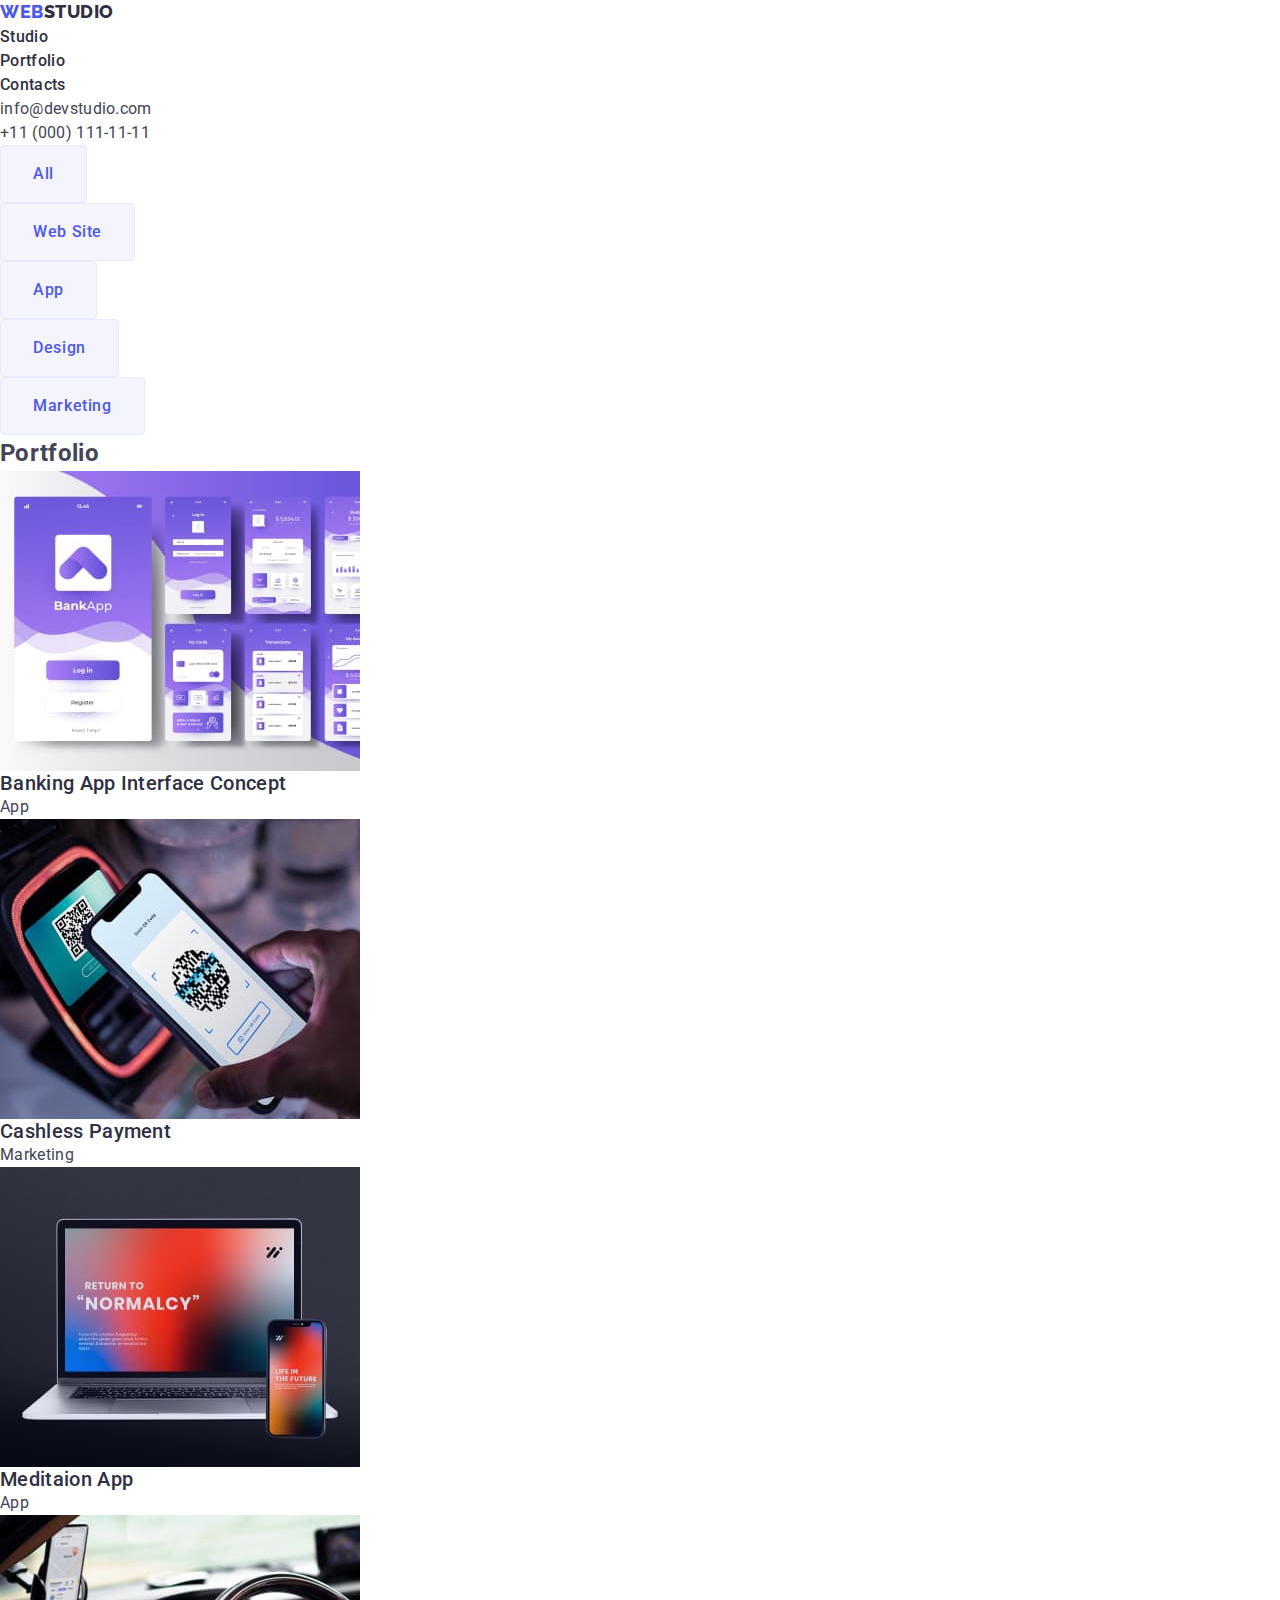
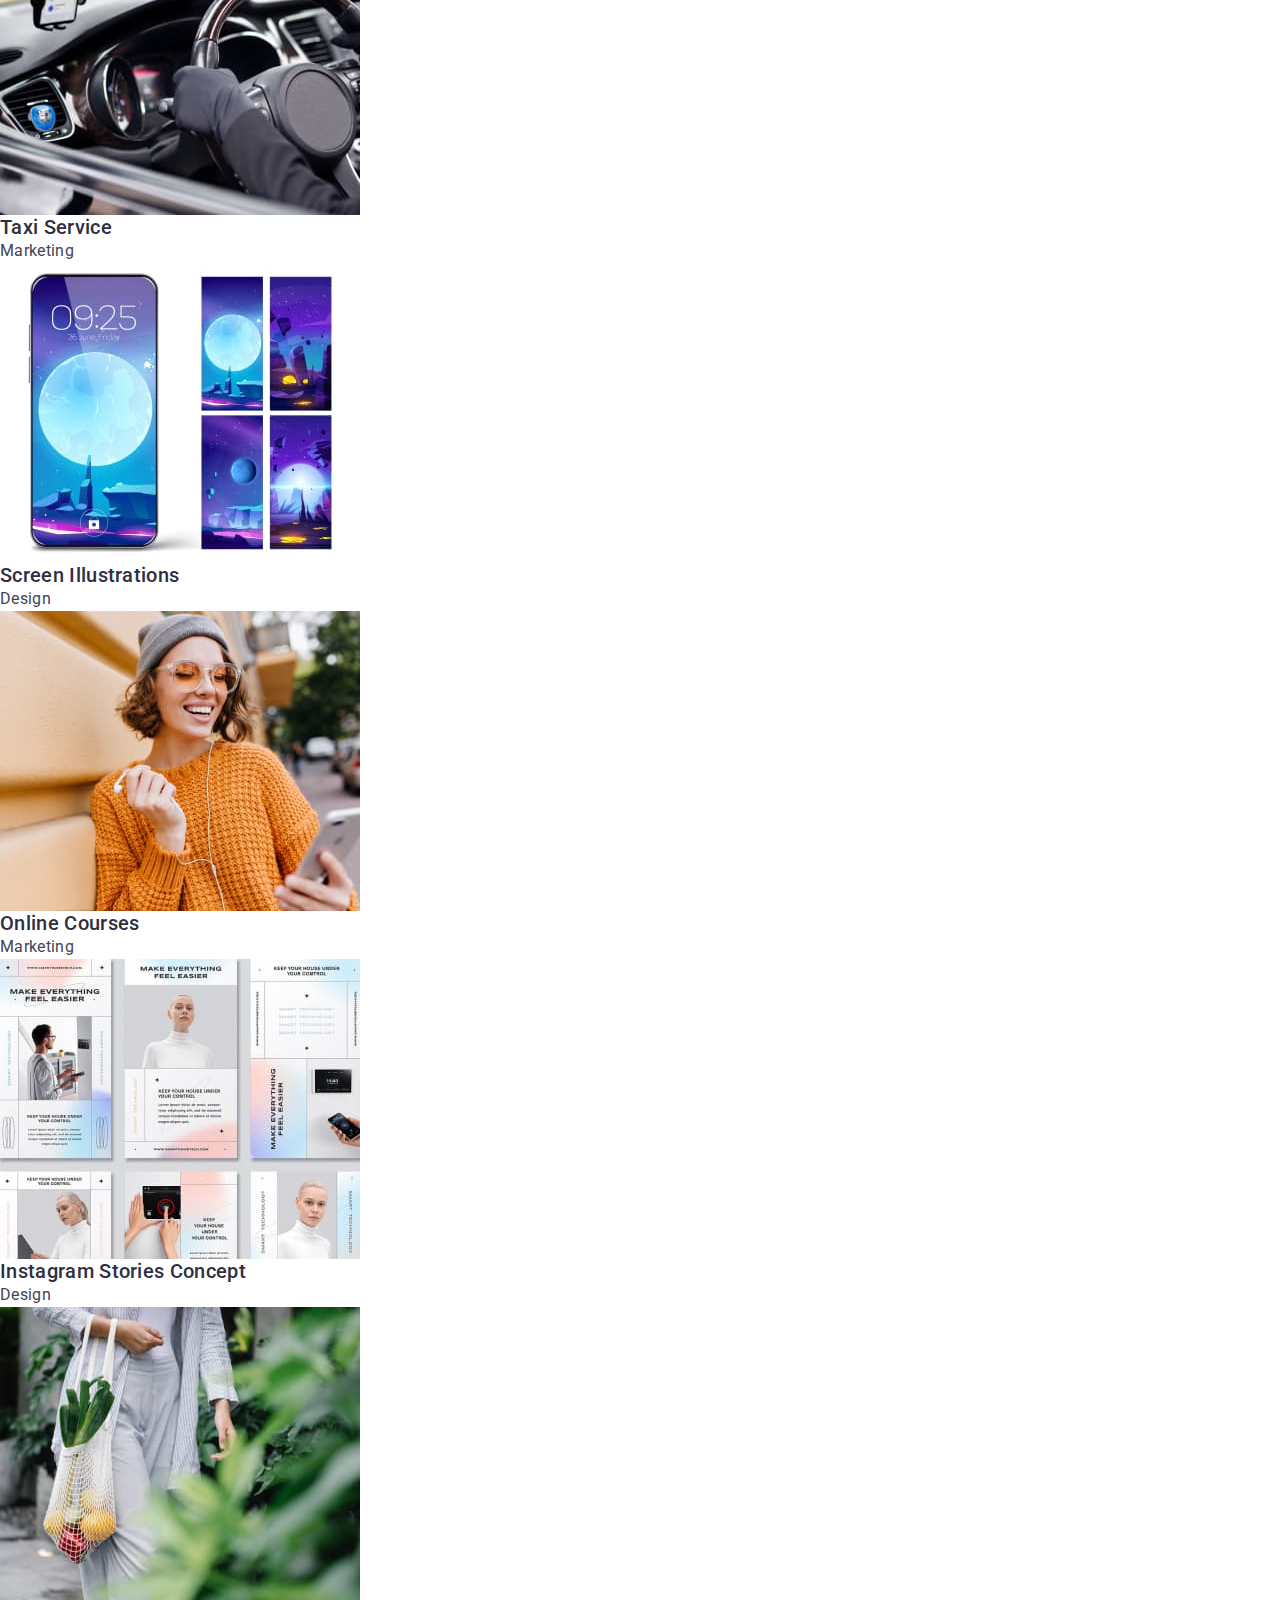
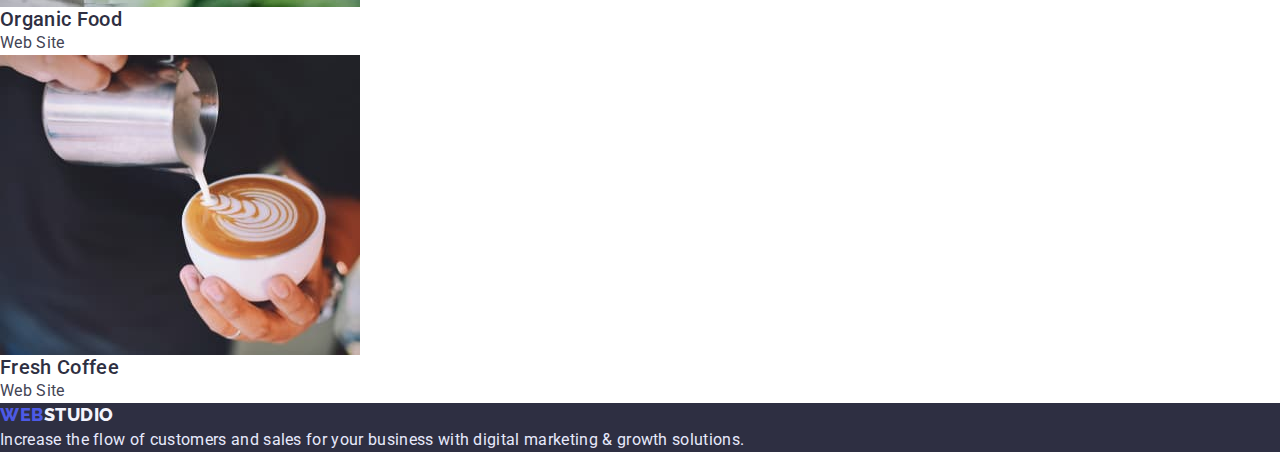
==== portfolio.html @ 81d9437f "copy hometask 2" ====
<!DOCTYPE html>
<html lang="en">
  <head>
    <meta charset="UTF-8" />
    <meta http-equiv="X-UA-Compatible" content="IE=edge" />
    <meta name="viewport" content="width=device-width, initial-scale=1.0" />
    <link rel="preconnect" href="https://fonts.googleapis.com" />
    <link rel="preconnect" href="https://fonts.gstatic.com" crossorigin />
    <link
      href="https://fonts.googleapis.com/css2?family=Raleway:wght@800&family=Roboto:wght@400;500;700;900&display=swap"
      rel="stylesheet"
    />
    <link rel="stylesheet" href="./css/normalize.css" />
    <link rel="stylesheet" href="./css/style.css" />
    <title>Portfolio</title>
  </head>
  <body>
    <header>
      <!-- навігаційна панель -->
      <nav>
        <a href="./index.html" class="logo navy-blue"
          ><span class="iris">Web</span>Studio</a
        >
        <ul class="reset">
          <li class="nav-link">
            <a href="./index.html" class="my-link body-medium-text navy-blue"
              >Studio</a
            >
          </li>
          <li>
            <a
              href="./portfolio.html"
              class="my-link body-medium-text navy-blue"
              >Portfolio</a
            >
          </li>
          <li>
            <a href="" class="my-link body-medium-text navy-blue">Contacts</a>
          </li>
        </ul>
      </nav>
      <address>
        <ul class="reset">
          <li>
            <a
              href="mailto:info@devstudio.com"
              class="address-link body-text slate"
              >info@devstudio.com</a
            >
          </li>
          <li>
            <a href="tel:+110001111111" class="address-link body-text slate"
              >+11 (000) 111-11-11</a
            >
          </li>
        </ul>
      </address>
    </header>
    <main>
      <section>
        <!--Filters-->
        <ul class="reset">
          <li>
            <button type="button" class="filter-button button-text">All</button>
          </li>
          <li>
            <button type="button" class="filter-button button-text">
              Web Site
            </button>
          </li>
          <li>
            <button type="button" class="filter-button button-text">App</button>
          </li>
          <li>
            <button type="button" class="filter-button button-text">
              Design
            </button>
          </li>
          <li>
            <button type="button" class="filter-button button-text">
              Marketing
            </button>
          </li>
        </ul>
      </section>
      <section>
        <h2>Portfolio</h2>
        <!--Portfolio-->
        <!--Row 1-->
        <ul class="reset">
          <li>
            <img
              src="./images/portfolio/banking_app.jpg"
              alt="Banking application"
              width="360"
            />
            <h3 class="header-3 navy-blue">Banking App Interface Concept</h3>
            <p class="body-text">App</p>
          </li>
          <li>
            <img
              src="./images/portfolio/cashless.jpg"
              alt="Mobile phone"
              width="360"
            />
            <h3 class="header-3 navy-blue">Cashless Payment</h3>
            <p class="body-text">Marketing</p>
          </li>
          <li>
            <img
              src="./images/portfolio/meditaion_app.jpg"
              alt="Laptop and phone"
              width="360"
            />
            <h3 class="header-3 navy-blue">Meditaion App</h3>
            <p class="body-text">App</p>
          </li>
        </ul>
        <!--Row 2-->
        <ul class="reset">
          <li>
            <img
              src="./images/portfolio/taxi.jpg"
              alt="Man behind the wheel"
              width="360"
            />
            <h3 class="header-3 navy-blue">Taxi Service</h3>
            <p class="body-text">Marketing</p>
          </li>
          <li>
            <img
              src="./images/portfolio/screen_illustrations.jpg"
              alt="Mobile phone screen"
              width="360"
            />
            <h3 class="header-3 navy-blue">Screen Illustrations</h3>
            <p class="body-text">Design</p>
          </li>
          <li>
            <img
              src="./images/portfolio/courses.jpg"
              alt="Happy girl"
              width="360"
            />
            <h3 class="header-3 navy-blue">Online Courses</h3>
            <p class="body-text">Marketing</p>
          </li>
        </ul>
        <!--Row 3-->
        <ul class="reset">
          <li>
            <img
              src="./images/portfolio/insta_stories.jpg"
              alt="Examples of Instagram stories"
              width="360"
            />
            <h3 class="header-3 navy-blue">Instagram Stories Concept</h3>
            <p class="body-text">Design</p>
          </li>
          <li>
            <img
              src="./images/portfolio/food.jpg"
              alt="Plant food"
              width="360"
            />
            <h3 class="header-3 navy-blue">Organic Food</h3>
            <p class="body-text">Web Site</p>
          </li>
          <li>
            <img
              src="./images/portfolio/coffee.jpg"
              alt="We are preparing cappuccino"
              width="360"
            />
            <h3 class="header-3 navy-blue">Fresh Coffee</h3>
            <p class="body-text">Web Site</p>
          </li>
        </ul>
      </section>
    </main>
    <footer class="bg-navy-blue">
      <!--Підвал-->
      <a href="./index.html" class="logo cloud"
        ><span class="iris">Web</span>Studio</a
      >
      <p class="body-text cornflower">
        Increase the flow of customers and sales for your business with digital
        marketing & growth solutions.
      </p>
    </footer>
  </body>
</html>
---- css/style.css ----
body {
  font-family: "Roboto", sans-serif;
  color: #434455; /*slate*/
  letter-spacing: 0.02em;
}
/*fonts*/
.logo {
  font-family: "Raleway";
  font-weight: 800;
  font-size: 18px;
  line-height: 1.33;
  letter-spacing: 0.03em;
  text-transform: uppercase;
  text-decoration: none;
}
.header-1 {
  font-weight: 700;
  font-size: 56px;
  line-height: 1.07;
}
.header-2 {
  font-weight: 700;
  font-size: 36px;
  line-height: 1.11;
}
.header-3 {
  font-weight: 500;
  font-size: 20px;
  line-height: 1.2;
}
.body-text {
  font-weight: 400;
  font-size: 16px;
  line-height: 1.5;
}
.small-text {
  font-weight: 400;
  font-size: 12px;
  line-height: 1.33;
  letter-spacing: 0.04em;
}
.body-medium-text {
  font-weight: 500;
  font-size: 16px;
  line-height: 1.5;
}
.button-text {
  font-weight: 500;
  font-size: 16px;
  line-height: 1.5;
  letter-spacing: 0.04em;
}
.link-text {
  font-weight: 400;
  font-size: 12px;
  line-height: 1.33;
  letter-spacing: 0.04em;
  color: #4d5ae5;
  text-decoration: underline;
}
/*font colors*/
.iris {
  color: #4d5ae5;
}
.ocean {
  color: #404bbf;
}
.navy-blue {
  color: #2e2f42;
}
.slate {
  color: #434455;
}
.light-slate {
  color: #8e8f99;
}
.cornflower {
  color: #e7e9fc;
}
.cloud {
  color: #f4f4fd;
}
.snow {
  color: #ffffff;
}
/*buttons*/
.main-button {
  padding: 16px 32px;
  gap: 10px;
  background: #4d5ae5;
  box-shadow: 0px 4px 4px rgba(0, 0, 0, 0.15);
  border-radius: 4px;
  border: 0;
  color: #ffffff;
  cursor: pointer;
}
.main-button:focus,
.main-button:hover,
.main-button:active {
  background: #404bbf;
}
.filter-button {
  padding: 16px 32px;
  gap: 10px;
  background-color: #f4f4fd;
  border-radius: 4px;
  border: 1px solid #e7e9fc;
  color: #4d5ae5;
  cursor: pointer;
}
.filter-butt:focus,
.filter-button:hover,
.filter-button:active {
  background: #404bbf;
  box-shadow: 0px 3px 1px rgba(0, 0, 0, 0.1), 0px 2px 1px rgba(0, 0, 0, 0.08),
    0px 2px 2px rgba(0, 0, 0, 0.12);
  border-radius: 4px;
  border: 0;
  color: #ffffff;
}
/*nav links*/
.my-link {
  /*padding: 24px 0; - проблема посилань у цьому педдінгу, який поки що не потрібен. Але ж я робив суто по ТЗ (критерії
  прийняття. Сказано "зробити по стиль-гайду" я ж і зробив :) в рузультаті при наведенні на портфоліо ховер отримумвали
  контакти, у яких посилання поки порожнє
  а nav-link буде потрібен потім для позиціонування, це я недовидалив, бо спочатку аж у флєкси вліз в цьому ДЗ */
  color: #2e2f42;
  text-decoration: none;
}
.my-link:focus,
.my-link:hover,
.my-link:active {
  color: #404bbf;
  border-bottom: 4px solid #404bbf;
}
.address-link {
  text-decoration: none;
  font-style: normal;
}
.address-link:focus,
.address-link:hover,
.address-link:active {
  color: #404bbf;
}
/*background colors*/
.bg-iris {
  background-color: #4d5ae5;
}
.bg-ocean {
  background-color: #404bbf;
}
.bg-navy-blue {
  background-color: #2e2f42;
}
.bg-green {
  background-color: #31d0aa;
}
.bg-slate {
  background-color: #434455;
}
.bg-light-slate {
  background-color: #8e8f99;
}
.bg-cornflower {
  background-color: #e7e9fc;
}
.bg-cloud {
  background-color: #f4f4fd;
}
.bg-navy-blue-modal {
  background-color: #2e2f42;
  opacity: 0.4;
}
.bg-grey {
  background-color: #2e2f42;
  opacity: 0.7;
}

/*bloks*/
.hero {
  background-color: #2e2f42; /*navy blue*/
}
.our-team {
  background-color: #f4f4fd; /*cloud*/
}

/*colors
.iris {
    color: #4d5ae5;
  }
  .ocean {
    color: #404bbf;
  }
  .navy-blue {
    color: #2e2f42;
  }
  .green {
    color: #31d0aa;
  }
  .slate {
    color: #434455;
  }
  .light-slate {
    color: #8e8f99;
  }
  .cornflower {
    color: #e7e9fc;
  }
  .cloud {
    color:#F4F4FD;
  }
  .navy-blue-modal {
    color: #2e2f42;
  }
  .grey {
    color: #2e2f42;
  }
*/
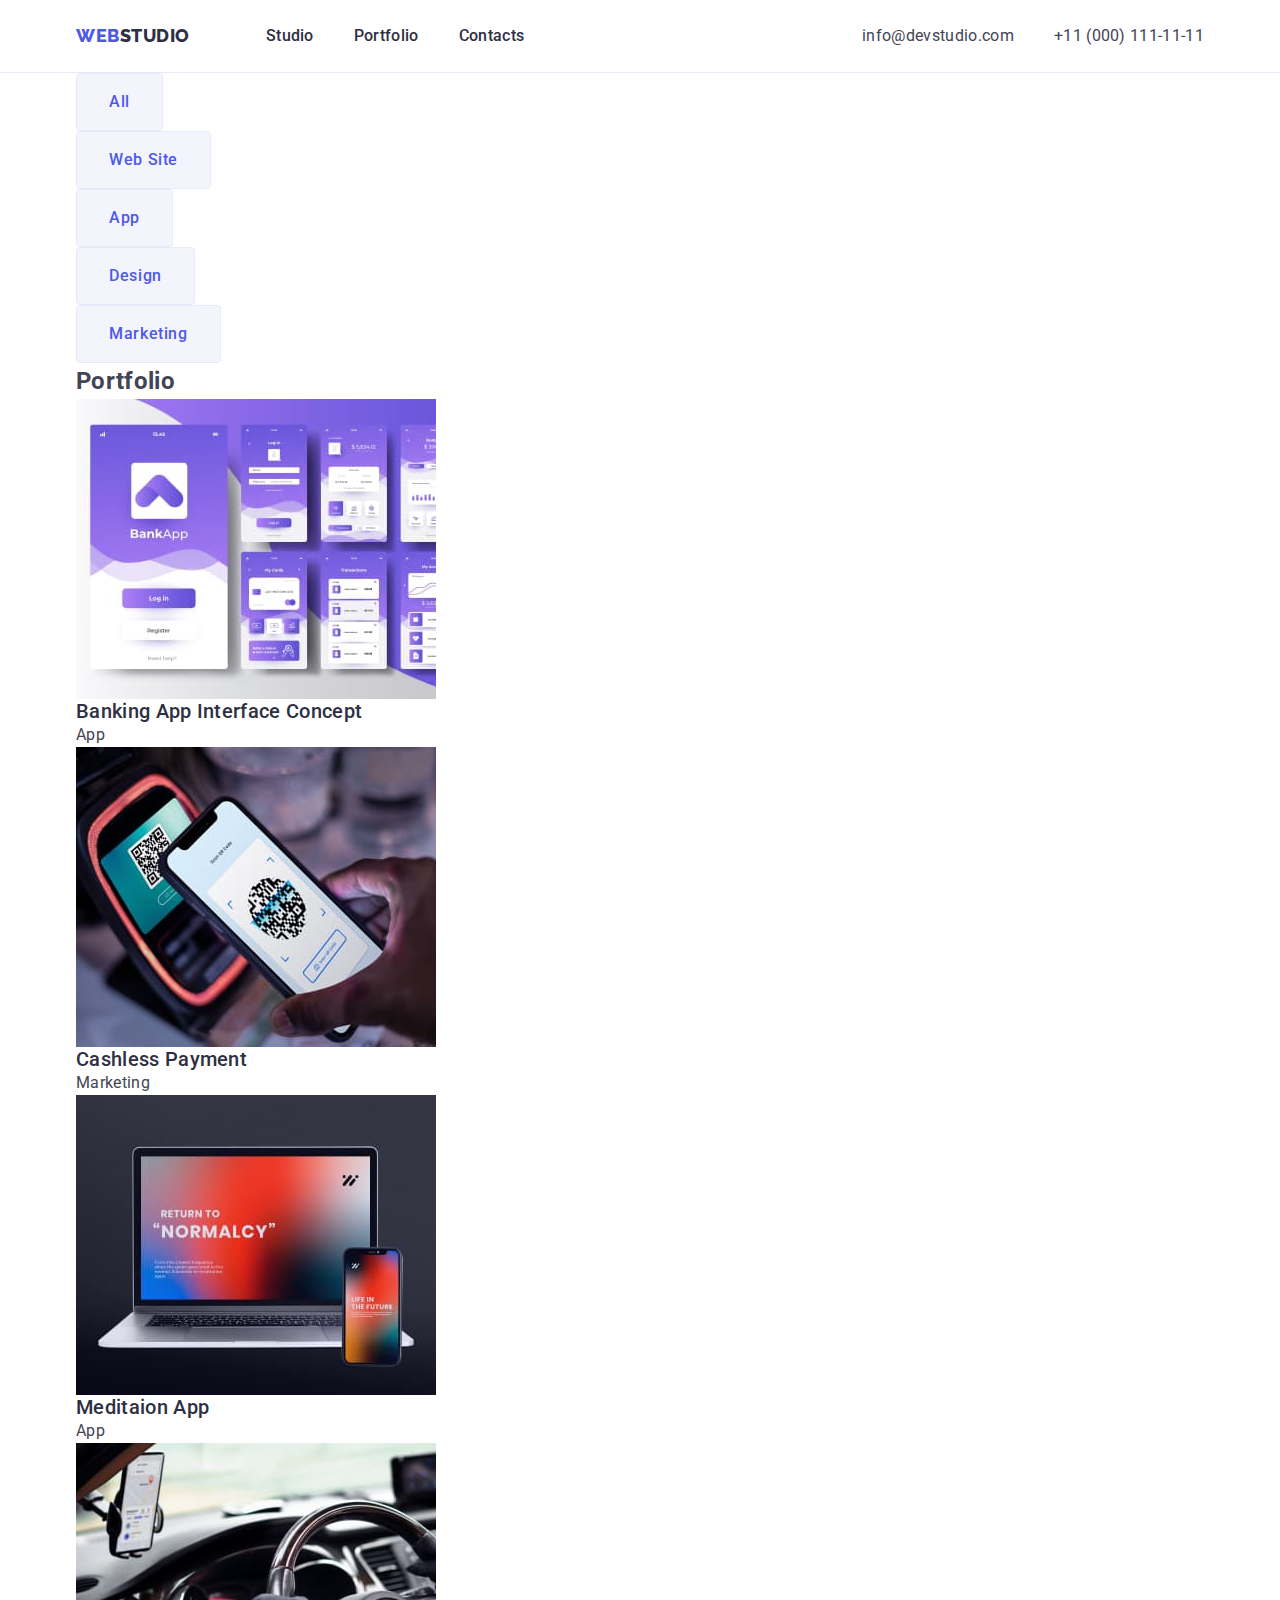
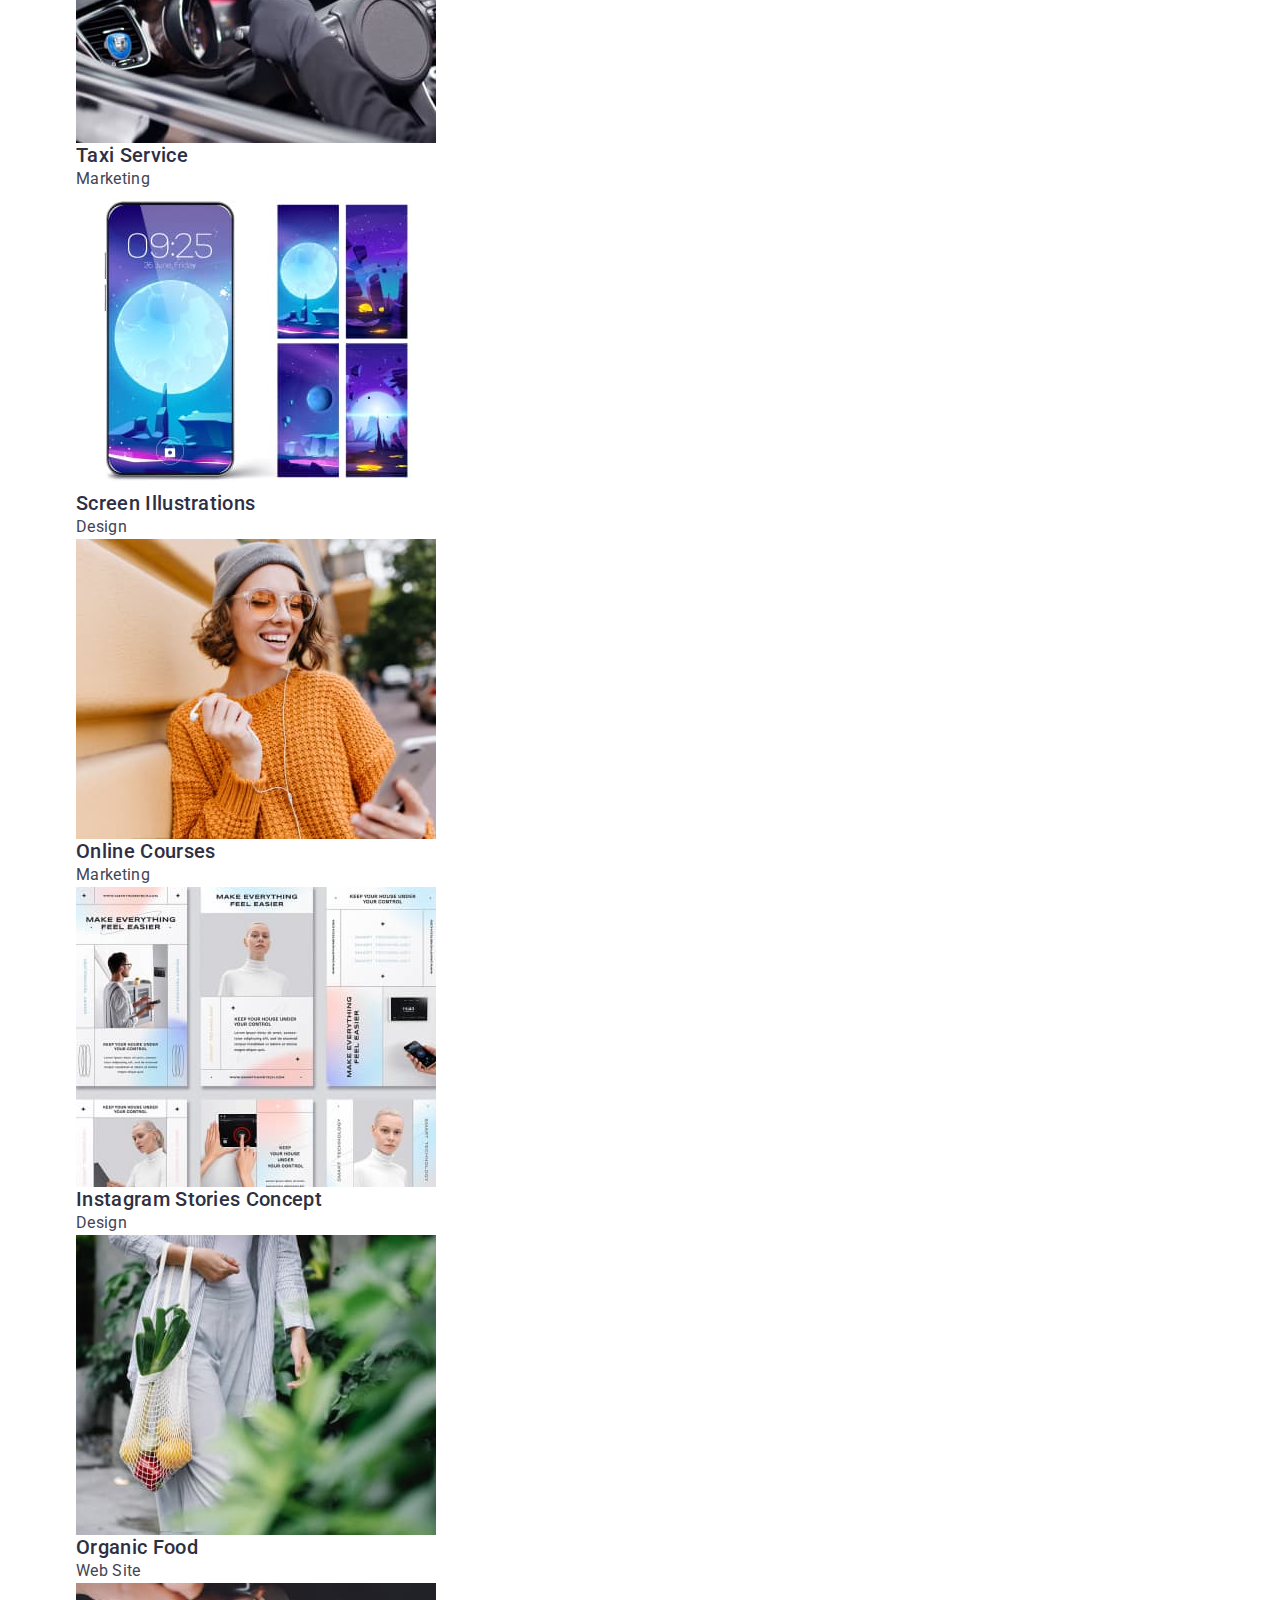
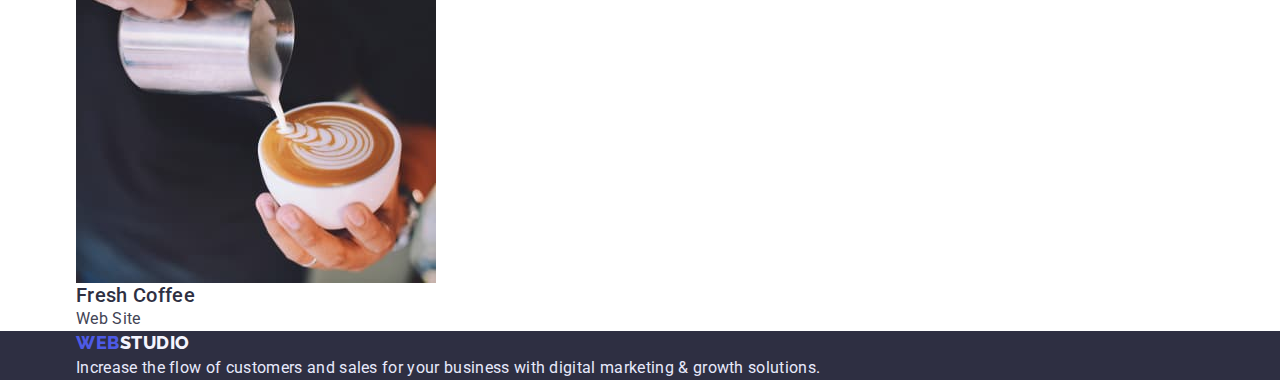
==== commit 8022c707: "style-index" ====
--- a/portfolio.html
+++ b/portfolio.html
@@ -16,177 +16,195 @@
   </head>
   <body>
     <header>
-      <!-- навігаційна панель -->
-      <nav>
-        <a href="./index.html" class="logo navy-blue"
-          ><span class="iris">Web</span>Studio</a
-        >
-        <ul class="reset">
-          <li class="nav-link">
-            <a href="./index.html" class="my-link body-medium-text navy-blue"
-              >Studio</a
+      <div class="container">
+        <div class="flex my-heder">
+          <!-- навігаційна панель -->
+          <nav class="flex my-nav">
+            <a href="./index.html" class="logo navy-blue"
+              ><span class="iris">Web</span>Studio</a
             >
-          </li>
-          <li>
-            <a
-              href="./portfolio.html"
-              class="my-link body-medium-text navy-blue"
-              >Portfolio</a
-            >
-          </li>
-          <li>
-            <a href="" class="my-link body-medium-text navy-blue">Contacts</a>
-          </li>
-        </ul>
-      </nav>
-      <address>
-        <ul class="reset">
-          <li>
-            <a
-              href="mailto:info@devstudio.com"
-              class="address-link body-text slate"
-              >info@devstudio.com</a
-            >
-          </li>
-          <li>
-            <a href="tel:+110001111111" class="address-link body-text slate"
-              >+11 (000) 111-11-11</a
-            >
-          </li>
-        </ul>
-      </address>
+            <ul class="flex my-links">
+              <li>
+                <a
+                  href="./index.html"
+                  class="my-link body-medium-text navy-blue"
+                  >Studio</a
+                >
+              </li>
+              <li>
+                <a
+                  href="./portfolio.html"
+                  class="my-link body-medium-text navy-blue"
+                  >Portfolio</a
+                >
+              </li>
+              <li>
+                <a href="" class="my-link body-medium-text navy-blue"
+                  >Contacts</a
+                >
+              </li>
+            </ul>
+          </nav>
+          <address>
+            <ul class="flex my-address">
+              <li>
+                <a
+                  href="mailto:info@devstudio.com"
+                  class="address-link body-text slate"
+                  >info@devstudio.com</a
+                >
+              </li>
+              <li>
+                <a href="tel:+110001111111" class="address-link body-text slate"
+                  >+11 (000) 111-11-11</a
+                >
+              </li>
+            </ul>
+          </address>
+        </div>
+      </div>
     </header>
     <main>
       <section>
-        <!--Filters-->
-        <ul class="reset">
-          <li>
-            <button type="button" class="filter-button button-text">All</button>
-          </li>
-          <li>
-            <button type="button" class="filter-button button-text">
-              Web Site
-            </button>
-          </li>
-          <li>
-            <button type="button" class="filter-button button-text">App</button>
-          </li>
-          <li>
-            <button type="button" class="filter-button button-text">
-              Design
-            </button>
-          </li>
-          <li>
-            <button type="button" class="filter-button button-text">
-              Marketing
-            </button>
-          </li>
-        </ul>
+        <div class="container">
+          <!--Filters-->
+          <ul class="reset">
+            <li>
+              <button type="button" class="filter-button button-text">
+                All
+              </button>
+            </li>
+            <li>
+              <button type="button" class="filter-button button-text">
+                Web Site
+              </button>
+            </li>
+            <li>
+              <button type="button" class="filter-button button-text">
+                App
+              </button>
+            </li>
+            <li>
+              <button type="button" class="filter-button button-text">
+                Design
+              </button>
+            </li>
+            <li>
+              <button type="button" class="filter-button button-text">
+                Marketing
+              </button>
+            </li>
+          </ul>
+        </div>
       </section>
       <section>
-        <h2>Portfolio</h2>
-        <!--Portfolio-->
-        <!--Row 1-->
-        <ul class="reset">
-          <li>
-            <img
-              src="./images/portfolio/banking_app.jpg"
-              alt="Banking application"
-              width="360"
-            />
-            <h3 class="header-3 navy-blue">Banking App Interface Concept</h3>
-            <p class="body-text">App</p>
-          </li>
-          <li>
-            <img
-              src="./images/portfolio/cashless.jpg"
-              alt="Mobile phone"
-              width="360"
-            />
-            <h3 class="header-3 navy-blue">Cashless Payment</h3>
-            <p class="body-text">Marketing</p>
-          </li>
-          <li>
-            <img
-              src="./images/portfolio/meditaion_app.jpg"
-              alt="Laptop and phone"
-              width="360"
-            />
-            <h3 class="header-3 navy-blue">Meditaion App</h3>
-            <p class="body-text">App</p>
-          </li>
-        </ul>
-        <!--Row 2-->
-        <ul class="reset">
-          <li>
-            <img
-              src="./images/portfolio/taxi.jpg"
-              alt="Man behind the wheel"
-              width="360"
-            />
-            <h3 class="header-3 navy-blue">Taxi Service</h3>
-            <p class="body-text">Marketing</p>
-          </li>
-          <li>
-            <img
-              src="./images/portfolio/screen_illustrations.jpg"
-              alt="Mobile phone screen"
-              width="360"
-            />
-            <h3 class="header-3 navy-blue">Screen Illustrations</h3>
-            <p class="body-text">Design</p>
-          </li>
-          <li>
-            <img
-              src="./images/portfolio/courses.jpg"
-              alt="Happy girl"
-              width="360"
-            />
-            <h3 class="header-3 navy-blue">Online Courses</h3>
-            <p class="body-text">Marketing</p>
-          </li>
-        </ul>
-        <!--Row 3-->
-        <ul class="reset">
-          <li>
-            <img
-              src="./images/portfolio/insta_stories.jpg"
-              alt="Examples of Instagram stories"
-              width="360"
-            />
-            <h3 class="header-3 navy-blue">Instagram Stories Concept</h3>
-            <p class="body-text">Design</p>
-          </li>
-          <li>
-            <img
-              src="./images/portfolio/food.jpg"
-              alt="Plant food"
-              width="360"
-            />
-            <h3 class="header-3 navy-blue">Organic Food</h3>
-            <p class="body-text">Web Site</p>
-          </li>
-          <li>
-            <img
-              src="./images/portfolio/coffee.jpg"
-              alt="We are preparing cappuccino"
-              width="360"
-            />
-            <h3 class="header-3 navy-blue">Fresh Coffee</h3>
-            <p class="body-text">Web Site</p>
-          </li>
-        </ul>
+        <div class="container">
+          <h2>Portfolio</h2>
+          <!--Portfolio-->
+          <!--Row 1-->
+          <ul class="reset">
+            <li>
+              <img
+                src="./images/portfolio/banking_app.jpg"
+                alt="Banking application"
+                width="360"
+              />
+              <h3 class="header-3 navy-blue">Banking App Interface Concept</h3>
+              <p class="body-text">App</p>
+            </li>
+            <li>
+              <img
+                src="./images/portfolio/cashless.jpg"
+                alt="Mobile phone"
+                width="360"
+              />
+              <h3 class="header-3 navy-blue">Cashless Payment</h3>
+              <p class="body-text">Marketing</p>
+            </li>
+            <li>
+              <img
+                src="./images/portfolio/meditaion_app.jpg"
+                alt="Laptop and phone"
+                width="360"
+              />
+              <h3 class="header-3 navy-blue">Meditaion App</h3>
+              <p class="body-text">App</p>
+            </li>
+          </ul>
+          <!--Row 2-->
+          <ul class="reset">
+            <li>
+              <img
+                src="./images/portfolio/taxi.jpg"
+                alt="Man behind the wheel"
+                width="360"
+              />
+              <h3 class="header-3 navy-blue">Taxi Service</h3>
+              <p class="body-text">Marketing</p>
+            </li>
+            <li>
+              <img
+                src="./images/portfolio/screen_illustrations.jpg"
+                alt="Mobile phone screen"
+                width="360"
+              />
+              <h3 class="header-3 navy-blue">Screen Illustrations</h3>
+              <p class="body-text">Design</p>
+            </li>
+            <li>
+              <img
+                src="./images/portfolio/courses.jpg"
+                alt="Happy girl"
+                width="360"
+              />
+              <h3 class="header-3 navy-blue">Online Courses</h3>
+              <p class="body-text">Marketing</p>
+            </li>
+          </ul>
+          <!--Row 3-->
+          <ul class="reset">
+            <li>
+              <img
+                src="./images/portfolio/insta_stories.jpg"
+                alt="Examples of Instagram stories"
+                width="360"
+              />
+              <h3 class="header-3 navy-blue">Instagram Stories Concept</h3>
+              <p class="body-text">Design</p>
+            </li>
+            <li>
+              <img
+                src="./images/portfolio/food.jpg"
+                alt="Plant food"
+                width="360"
+              />
+              <h3 class="header-3 navy-blue">Organic Food</h3>
+              <p class="body-text">Web Site</p>
+            </li>
+            <li>
+              <img
+                src="./images/portfolio/coffee.jpg"
+                alt="We are preparing cappuccino"
+                width="360"
+              />
+              <h3 class="header-3 navy-blue">Fresh Coffee</h3>
+              <p class="body-text">Web Site</p>
+            </li>
+          </ul>
+        </div>
       </section>
     </main>
     <footer class="bg-navy-blue">
-      <!--Підвал-->
-      <a href="./index.html" class="logo cloud"
-        ><span class="iris">Web</span>Studio</a
-      >
-      <p class="body-text cornflower">
-        Increase the flow of customers and sales for your business with digital
-        marketing & growth solutions.
-      </p>
+      <div class="container">
+        <!--Підвал-->
+        <a href="./index.html" class="logo cloud"
+          ><span class="iris">Web</span>Studio</a
+        >
+        <p class="body-text cornflower">
+          Increase the flow of customers and sales for your business with
+          digital marketing & growth solutions.
+        </p>
+      </div>
     </footer>
   </body>
 </html>
--- a/css/style.css
+++ b/css/style.css
@@ -2,6 +2,14 @@
   font-family: "Roboto", sans-serif;
   color: #434455; /*slate*/
   letter-spacing: 0.02em;
+}
+.container {
+  width: 1158px;
+  padding: 0 15px;
+  margin: 0 auto;
+}
+.flex {
+  display: flex;
 }
 /*fonts*/
 .logo {
@@ -12,6 +20,7 @@
   letter-spacing: 0.03em;
   text-transform: uppercase;
   text-decoration: none;
+  margin-right: 76px;
 }
 .header-1 {
   font-weight: 700;
@@ -118,12 +127,61 @@
   border: 0;
   color: #ffffff;
 }
-/*nav links*/
+/*background colors*/
+.bg-iris {
+  background-color: #4d5ae5;
+}
+.bg-ocean {
+  background-color: #404bbf;
+}
+.bg-navy-blue {
+  background-color: #2e2f42;
+}
+.bg-green {
+  background-color: #31d0aa;
+}
+.bg-slate {
+  background-color: #434455;
+}
+.bg-light-slate {
+  background-color: #8e8f99;
+}
+.bg-cornflower {
+  background-color: #e7e9fc;
+}
+.bg-cloud {
+  background-color: #f4f4fd;
+}
+.bg-navy-blue-modal {
+  background-color: #2e2f42;
+  opacity: 0.4;
+}
+.bg-grey {
+  background-color: #2e2f42;
+  opacity: 0.7;
+}
+.bg-snow {
+  background-color: #ffffff;
+}
+/*bloks*/
+
+/*header*/
+header {
+  border-bottom: 1px solid #e7e9fc;
+}
+.my-heder {
+  align-items: center;
+  justify-content: space-between;
+  height: 72px;
+}
+.my-nav {
+  align-items: center;
+}
+.my-links > li:not(:last-child) {
+  margin-right: 40px;
+}
 .my-link {
-  /*padding: 24px 0; - проблема посилань у цьому педдінгу, який поки що не потрібен. Але ж я робив суто по ТЗ (критерії
-  прийняття. Сказано "зробити по стиль-гайду" я ж і зробив :) в рузультаті при наведенні на портфоліо ховер отримумвали
-  контакти, у яких посилання поки порожнє
-  а nav-link буде потрібен потім для позиціонування, це я недовидалив, бо спочатку аж у флєкси вліз в цьому ДЗ */
+  padding: 24px 0;
   color: #2e2f42;
   text-decoration: none;
 }
@@ -133,6 +191,9 @@
   color: #404bbf;
   border-bottom: 4px solid #404bbf;
 }
+.my-address > li:not(:first-child) {
+  margin-left: 40px;
+}
 .address-link {
   text-decoration: none;
   font-style: normal;
@@ -142,48 +203,71 @@
 .address-link:active {
   color: #404bbf;
 }
-/*background colors*/
-.bg-iris {
-  background-color: #4d5ae5;
-}
-.bg-ocean {
-  background-color: #404bbf;
-}
-.bg-navy-blue {
-  background-color: #2e2f42;
-}
-.bg-green {
-  background-color: #31d0aa;
-}
-.bg-slate {
-  background-color: #434455;
-}
-.bg-light-slate {
-  background-color: #8e8f99;
-}
-.bg-cornflower {
-  background-color: #e7e9fc;
-}
-.bg-cloud {
-  background-color: #f4f4fd;
-}
-.bg-navy-blue-modal {
-  background-color: #2e2f42;
-  opacity: 0.4;
-}
-.bg-grey {
-  background-color: #2e2f42;
-  opacity: 0.7;
-}
-
-/*bloks*/
-.hero {
-  background-color: #2e2f42; /*navy blue*/
-}
-.our-team {
-  background-color: #f4f4fd; /*cloud*/
-}
-
+/*hero*/
+.my-hero {
+  height: 600px;
+  flex-direction: column;
+  align-items: center;
+  justify-content: center;
+}
+.my-hero-text {
+  width: 494px;
+  margin-bottom: 48px;
+  text-align: center;
+}
+/*advantages*/
+.my-advantages {
+  padding: 120px 0;
+}
+.my-advantages h3 {
+  margin-bottom: 8px;
+}
+.my-advantages-list > li:not(:last-child) {
+  margin-right: 24px;
+}
+/*products*/
+.my-products {
+  text-align: center;
+  padding-bottom: 120px;
+}
+.my-products > h2 {
+  margin-bottom: 72px;
+}
+.my-products-list {
+  justify-content: space-between;
+}
+/*team*/
+.my-team {
+  text-align: center;
+  padding: 120px 0;
+}
+.my-team > h2 {
+  margin-bottom: 72px;
+}
+.my-team-list {
+  justify-content: space-between;
+}
+.my-team-card {
+  box-shadow: 0px 1px 6px rgba(46, 47, 66, 0.08),
+    0px 1px 1px rgba(46, 47, 66, 0.16), 0px 2px 1px rgba(46, 47, 66, 0.08);
+  border-radius: 0px 0px 4px 4px;
+}
+.my-team-card-caption {
+  padding: 32px 16px;
+}
+.my-team-card-caption > h3 {
+  margin-bottom: 8px;
+}
+/*footer*/
+.my-footer {
+  height: 310px;
+  flex-direction: column;
+  justify-content: center;
+}
+.my-footer-text {
+  width: 264px;
+  margin-top: 16px;
+}
 /*colors
 .iris {
     color: #4d5ae5;
@@ -215,4 +299,4 @@
   .grey {
     color: #2e2f42;
   }
-*/
+*/ ;
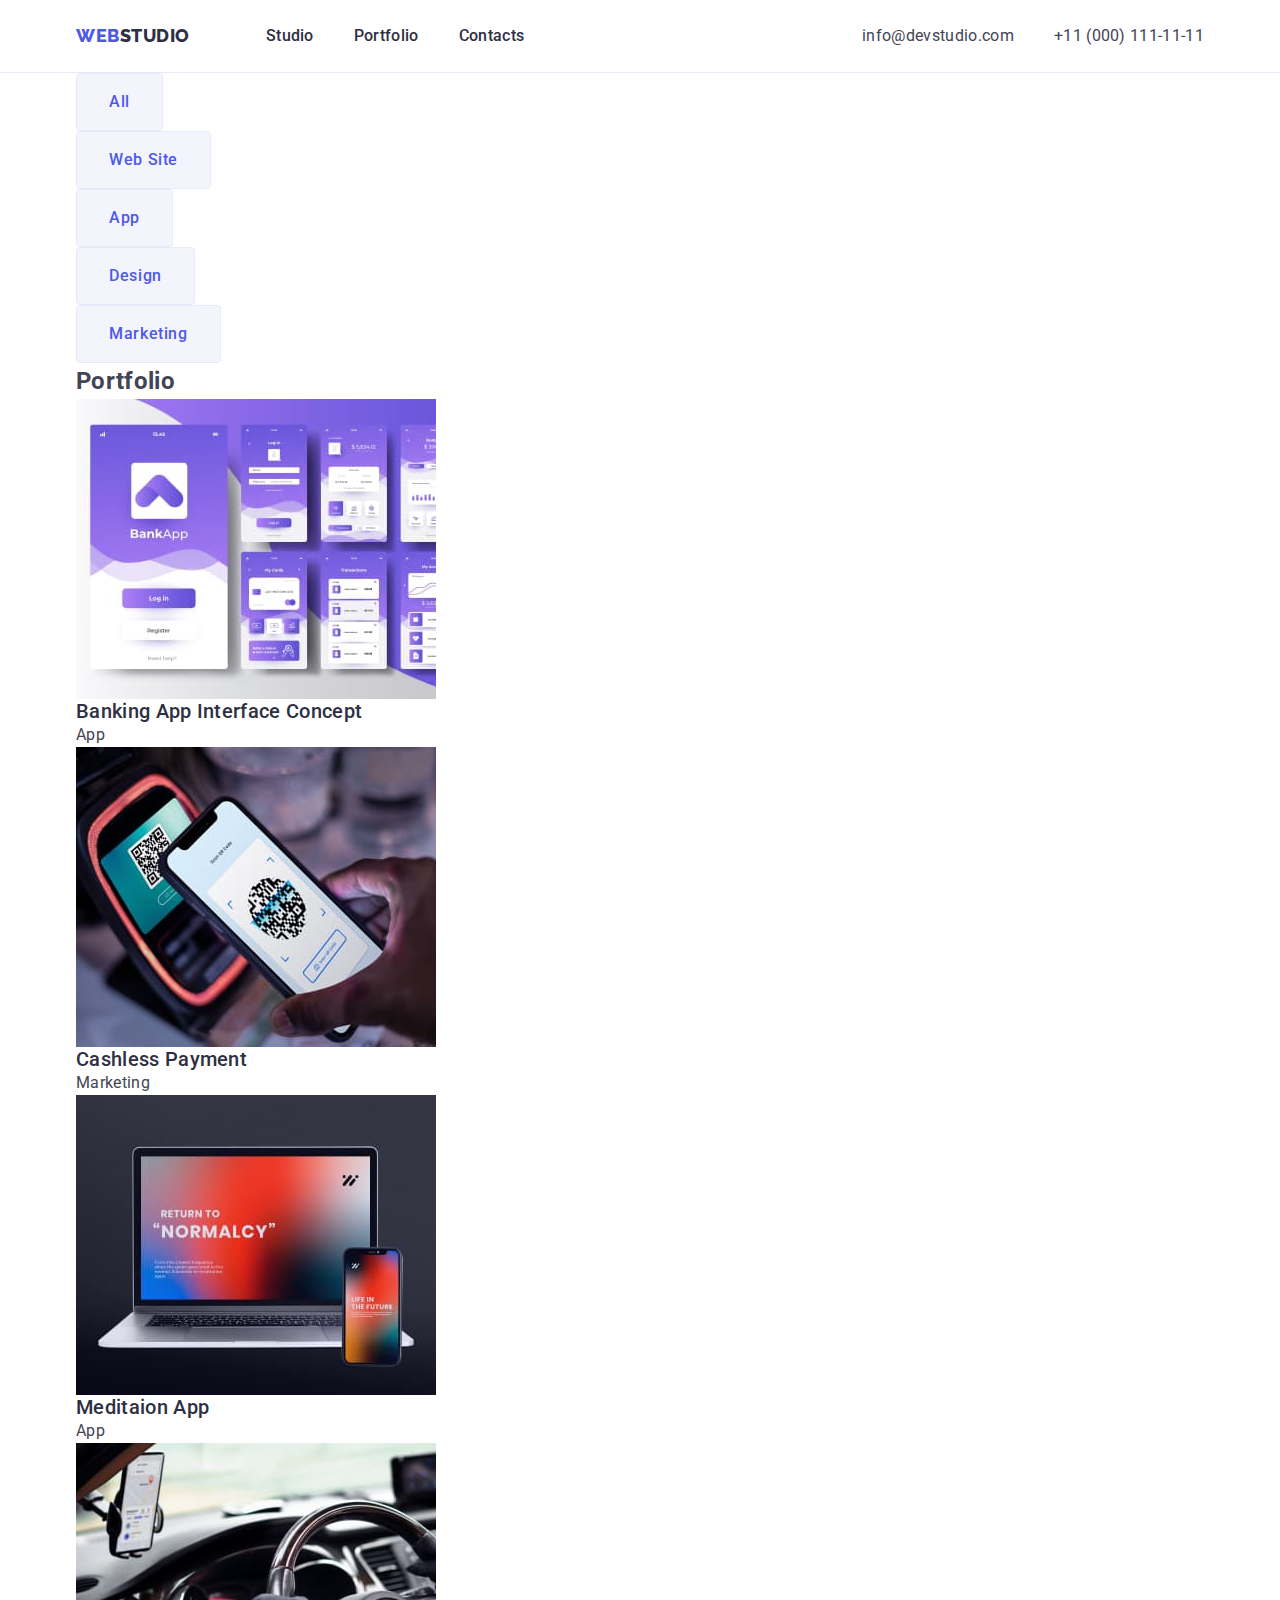
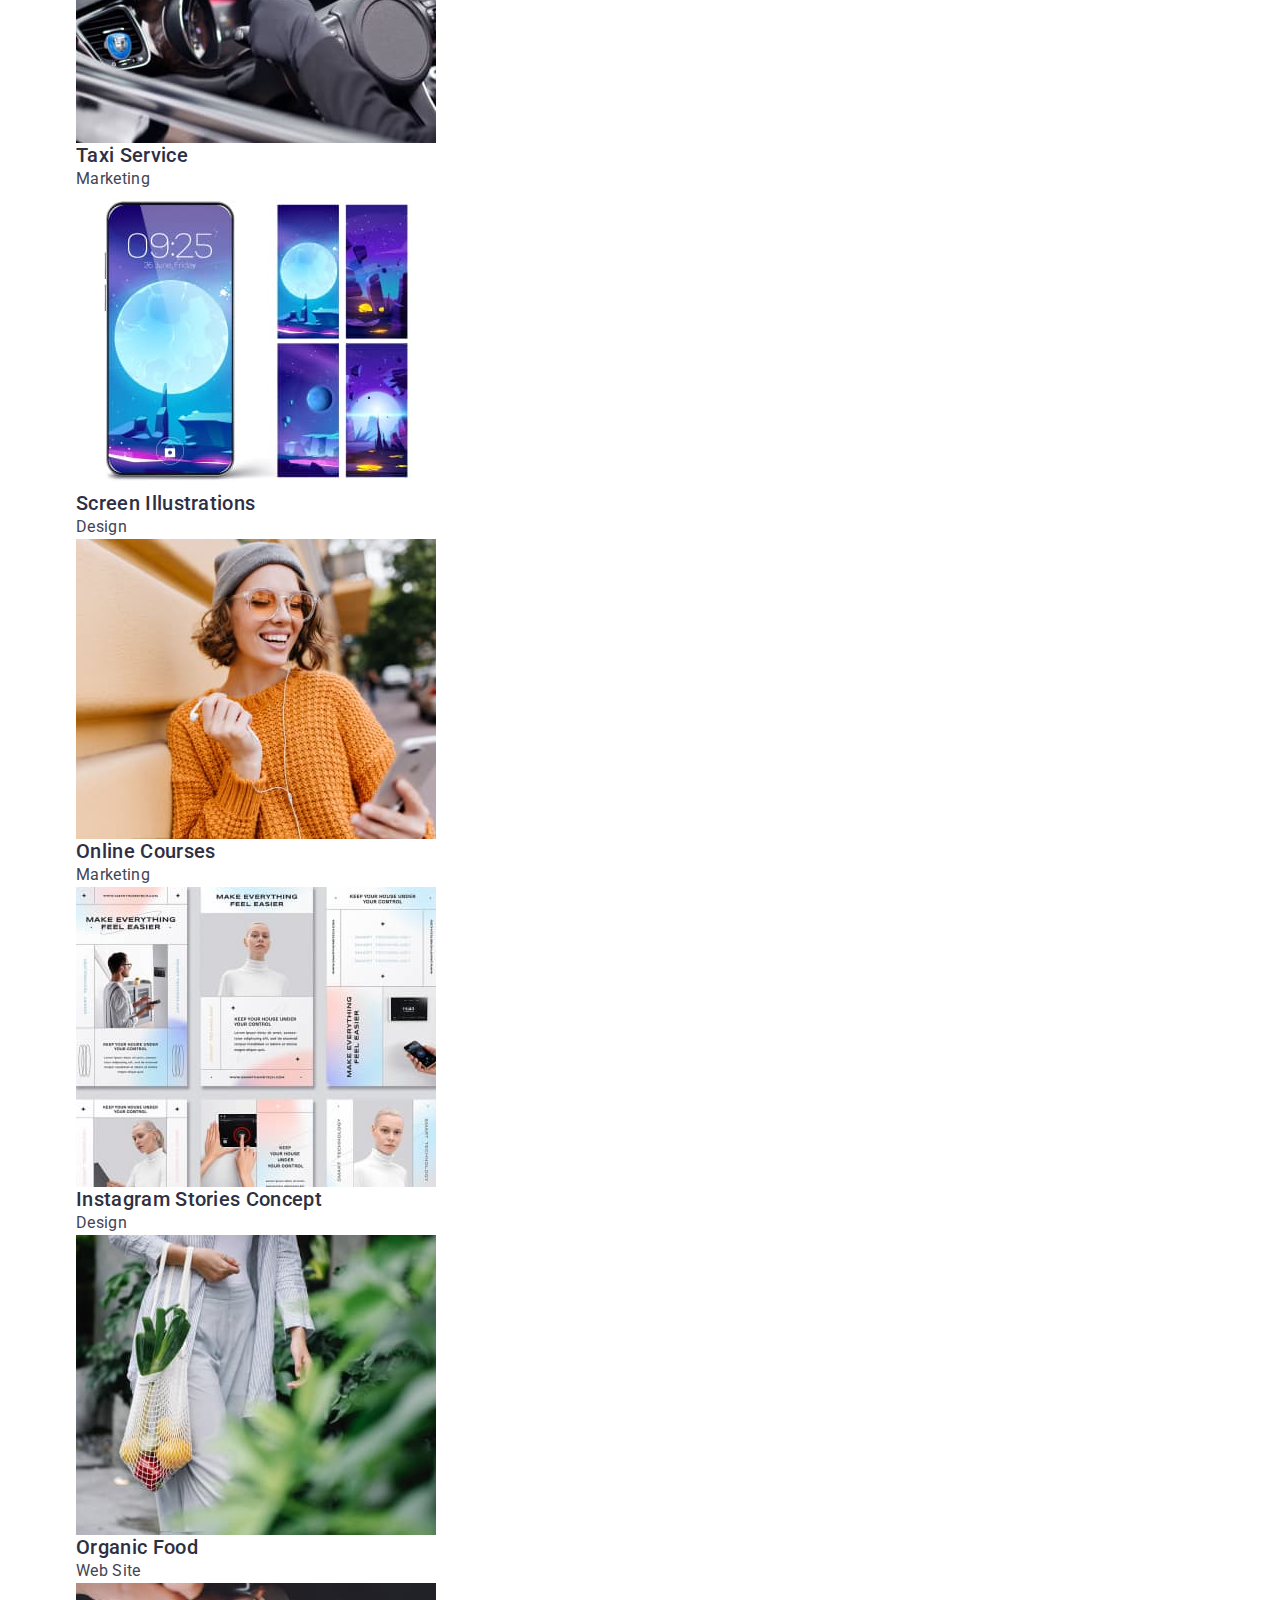
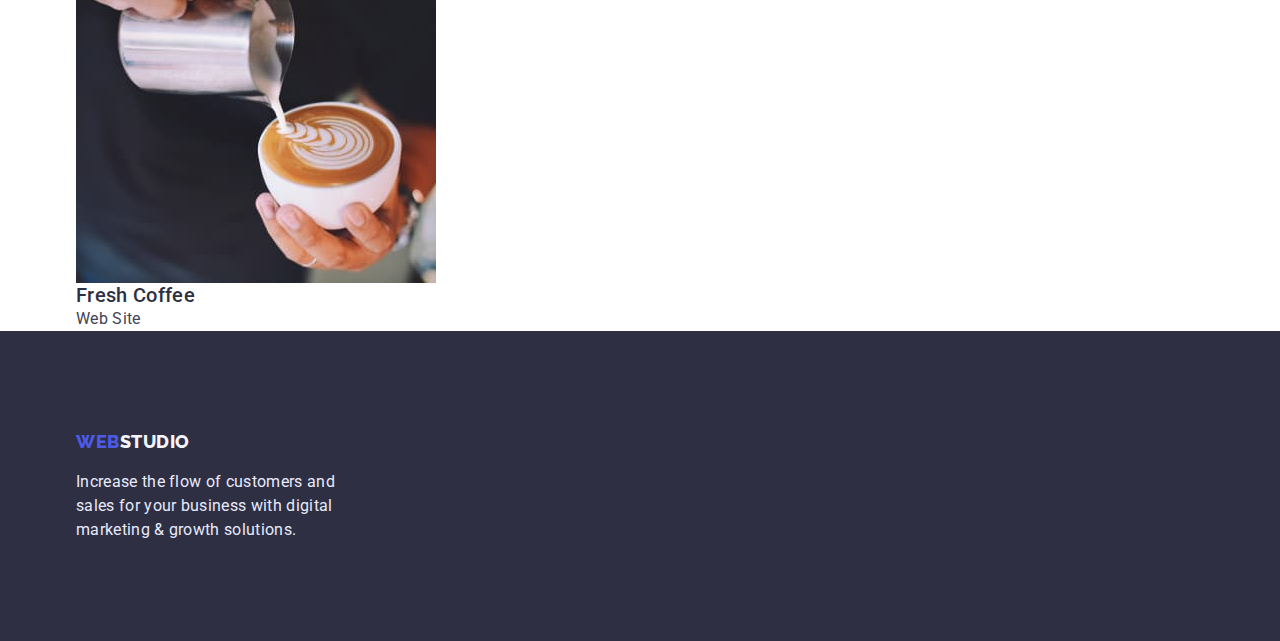
==== commit c023cd48: "add full-width" ====
--- a/portfolio.html
+++ b/portfolio.html
@@ -15,9 +15,9 @@
     <title>Portfolio</title>
   </head>
   <body>
-    <header>
+    <header class="full-width">
       <div class="container">
-        <div class="flex my-heder">
+        <div class="flex my-header">
           <!-- навігаційна панель -->
           <nav class="flex my-nav">
             <a href="./index.html" class="logo navy-blue"
@@ -194,16 +194,17 @@
         </div>
       </section>
     </main>
-    <footer class="bg-navy-blue">
+    <footer class="bg-navy-blue full-width">
       <div class="container">
-        <!--Підвал-->
-        <a href="./index.html" class="logo cloud"
-          ><span class="iris">Web</span>Studio</a
-        >
-        <p class="body-text cornflower">
-          Increase the flow of customers and sales for your business with
-          digital marketing & growth solutions.
-        </p>
+        <div class="flex my-footer">
+          <a href="./index.html" class="logo cloud"
+            ><span class="iris">Web</span>Studio</a
+          >
+          <p class="my-footer-text body-text cornflower">
+            Increase the flow of customers and sales for your business with
+            digital marketing & growth solutions.
+          </p>
+        </div>
       </div>
     </footer>
   </body>
--- a/css/style.css
+++ b/css/style.css
@@ -10,6 +10,9 @@
 }
 .flex {
   display: flex;
+}
+.full-width {
+  min-width: 1158px;
 }
 /*fonts*/
 .logo {
@@ -169,7 +172,7 @@
 header {
   border-bottom: 1px solid #e7e9fc;
 }
-.my-heder {
+.my-header {
   align-items: center;
   justify-content: space-between;
   height: 72px;
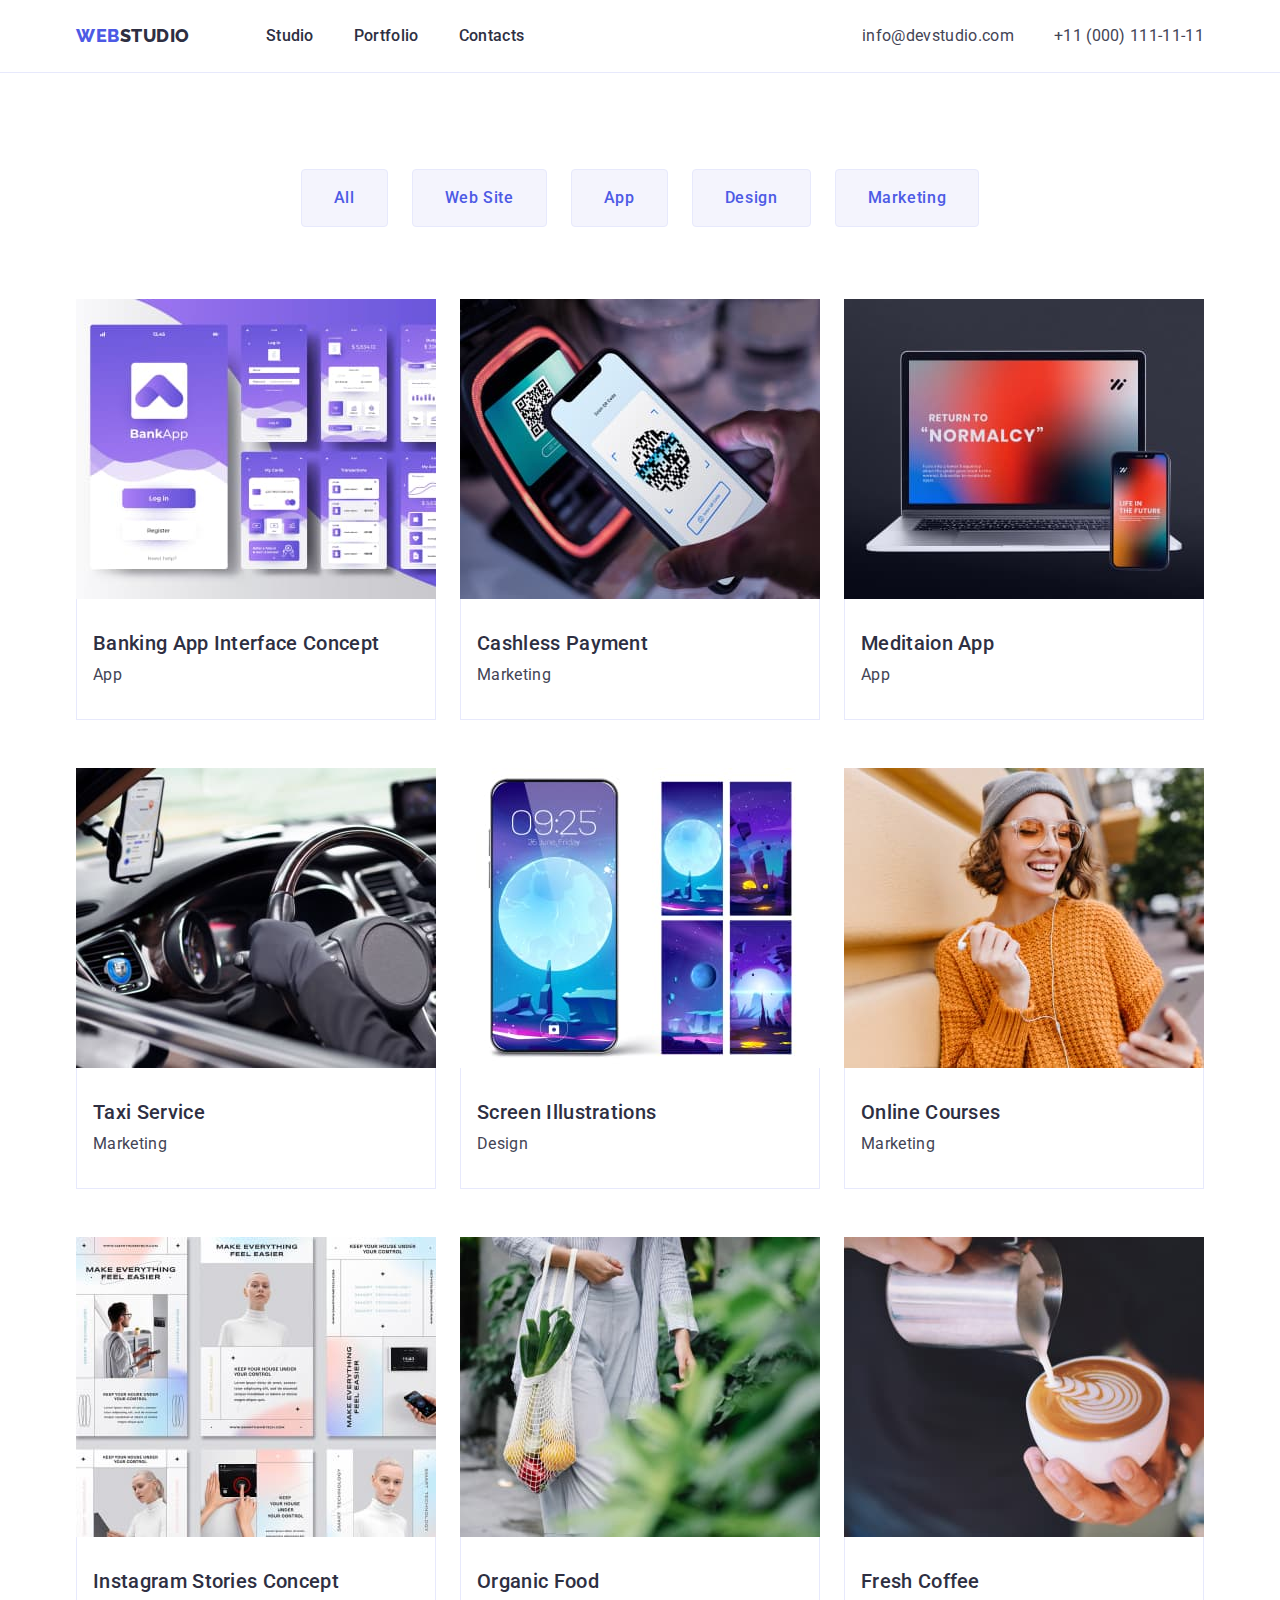
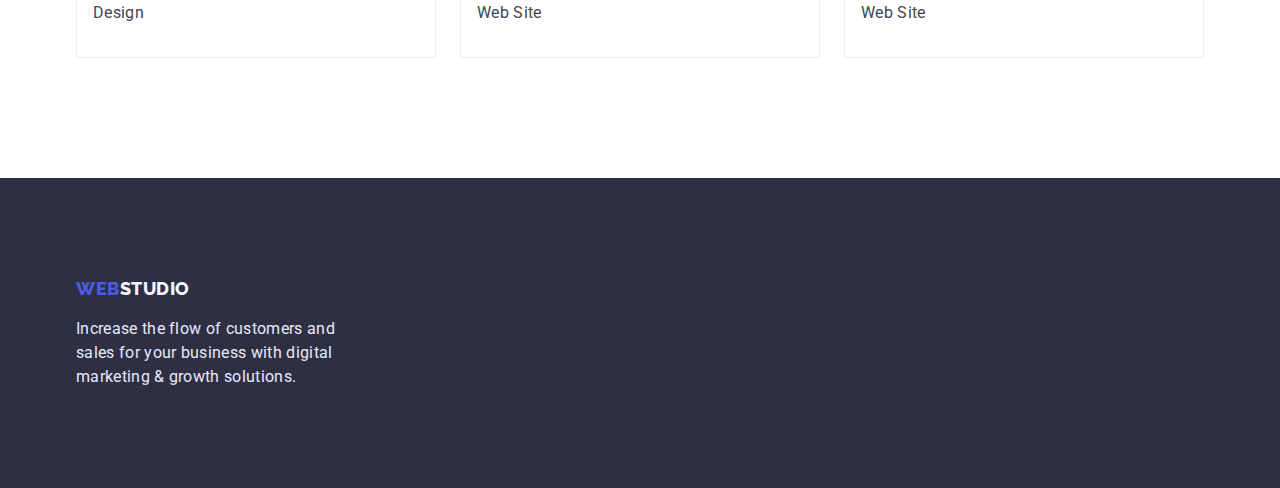
==== commit 25035710: "style for portfolio" ====
--- a/portfolio.html
+++ b/portfolio.html
@@ -65,31 +65,31 @@
       </div>
     </header>
     <main>
-      <section>
+      <!--Filters-->
+      <section class="full-width my-filtres">
         <div class="container">
-          <!--Filters-->
-          <ul class="reset">
-            <li>
+          <ul class="flex my-filtres-list">
+            <li class="my-filtres-item">
               <button type="button" class="filter-button button-text">
                 All
               </button>
             </li>
-            <li>
+            <li class="my-filtres-item">
               <button type="button" class="filter-button button-text">
                 Web Site
               </button>
             </li>
-            <li>
+            <li class="my-filtres-item">
               <button type="button" class="filter-button button-text">
                 App
               </button>
             </li>
-            <li>
+            <li class="my-filtres-item">
               <button type="button" class="filter-button button-text">
                 Design
               </button>
             </li>
-            <li>
+            <li class="my-filtres-item">
               <button type="button" class="filter-button button-text">
                 Marketing
               </button>
@@ -97,98 +97,114 @@
           </ul>
         </div>
       </section>
-      <section>
+      <!--Portfolio-->
+      <section class="full-width my-portfolio">
         <div class="container">
-          <h2>Portfolio</h2>
-          <!--Portfolio-->
-          <!--Row 1-->
-          <ul class="reset">
-            <li>
+          <h1 class="hide">Portfolio</h1>
+          <ul class="flex my-portfolio-list">
+            <!--Row 1-->
+            <li class="my-portfolio-item">
               <img
                 src="./images/portfolio/banking_app.jpg"
                 alt="Banking application"
                 width="360"
               />
-              <h3 class="header-3 navy-blue">Banking App Interface Concept</h3>
-              <p class="body-text">App</p>
-            </li>
-            <li>
+              <div class="my-portfolio-caption">
+                <h2 class="header-3 navy-blue">
+                  Banking App Interface Concept
+                </h2>
+                <p class="body-text">App</p>
+              </div>
+            </li>
+            <li class="my-portfolio-item">
               <img
                 src="./images/portfolio/cashless.jpg"
                 alt="Mobile phone"
                 width="360"
               />
-              <h3 class="header-3 navy-blue">Cashless Payment</h3>
-              <p class="body-text">Marketing</p>
-            </li>
-            <li>
+              <div class="my-portfolio-caption">
+                <h2 class="header-3 navy-blue">Cashless Payment</h2>
+                <p class="body-text">Marketing</p>
+              </div>
+            </li>
+            <li class="my-portfolio-item">
               <img
                 src="./images/portfolio/meditaion_app.jpg"
                 alt="Laptop and phone"
                 width="360"
               />
-              <h3 class="header-3 navy-blue">Meditaion App</h3>
-              <p class="body-text">App</p>
-            </li>
-          </ul>
-          <!--Row 2-->
-          <ul class="reset">
-            <li>
+              <div class="my-portfolio-caption">
+                <h2 class="header-3 navy-blue">Meditaion App</h2>
+                <p class="body-text">App</p>
+              </div>
+            </li>
+            <!--Row 2-->
+            <li class="my-portfolio-item">
               <img
                 src="./images/portfolio/taxi.jpg"
                 alt="Man behind the wheel"
                 width="360"
               />
-              <h3 class="header-3 navy-blue">Taxi Service</h3>
-              <p class="body-text">Marketing</p>
-            </li>
-            <li>
+              <div class="my-portfolio-caption">
+                <h2 class="header-3 navy-blue">Taxi Service</h2>
+                <p class="body-text">Marketing</p>
+              </div>
+            </li>
+            <li class="my-portfolio-item">
               <img
                 src="./images/portfolio/screen_illustrations.jpg"
                 alt="Mobile phone screen"
                 width="360"
               />
-              <h3 class="header-3 navy-blue">Screen Illustrations</h3>
-              <p class="body-text">Design</p>
-            </li>
-            <li>
+              <div class="my-portfolio-caption">
+                <h2 class="header-3 navy-blue">Screen Illustrations</h2>
+                <p class="body-text">Design</p>
+              </div>
+            </li>
+            <li class="my-portfolio-item">
               <img
                 src="./images/portfolio/courses.jpg"
                 alt="Happy girl"
                 width="360"
               />
-              <h3 class="header-3 navy-blue">Online Courses</h3>
-              <p class="body-text">Marketing</p>
-            </li>
-          </ul>
-          <!--Row 3-->
-          <ul class="reset">
-            <li>
+              <div class="my-portfolio-caption">
+                <h2 class="header-3 navy-blue">Online Courses</h2>
+                <p class="body-text">Marketing</p>
+              </div>
+            </li>
+            <!--Row 3-->
+            <li class="my-portfolio-item">
               <img
                 src="./images/portfolio/insta_stories.jpg"
                 alt="Examples of Instagram stories"
                 width="360"
               />
-              <h3 class="header-3 navy-blue">Instagram Stories Concept</h3>
-              <p class="body-text">Design</p>
-            </li>
-            <li>
+              <div class="my-portfolio-caption">
+                <h2 class="header-3 navy-blue">Instagram Stories Concept</h2>
+                <p class="body-text">Design</p>
+              </div>
+            </li>
+            <li class="my-portfolio-item">
               <img
                 src="./images/portfolio/food.jpg"
                 alt="Plant food"
                 width="360"
               />
-              <h3 class="header-3 navy-blue">Organic Food</h3>
-              <p class="body-text">Web Site</p>
-            </li>
-            <li>
+              <div class="my-portfolio-caption">
+                <h2 class="header-3 navy-blue">Organic Food</h2>
+                <p class="body-text">Web Site</p>
+              </div>
+            </li>
+            <li class="my-portfolio-item">
               <img
                 src="./images/portfolio/coffee.jpg"
                 alt="We are preparing cappuccino"
                 width="360"
               />
-              <h3 class="header-3 navy-blue">Fresh Coffee</h3>
-              <p class="body-text">Web Site</p>
+              <div class="my-portfolio-caption">
+                <h2 class="header-3 navy-blue">Fresh Coffee</h2>
+                <p class="body-text">Web Site</p>
+              </div>
             </li>
           </ul>
         </div>
--- a/css/style.css
+++ b/css/style.css
@@ -13,6 +13,9 @@
 }
 .full-width {
   min-width: 1158px;
+}
+.hide {
+  display: none;
 }
 /*fonts*/
 .logo {
@@ -233,7 +236,7 @@
   text-align: center;
   padding-bottom: 120px;
 }
-.my-products > h2 {
+.my-products-title {
   margin-bottom: 72px;
 }
 .my-products-list {
@@ -244,7 +247,7 @@
   text-align: center;
   padding: 120px 0;
 }
-.my-team > h2 {
+.my-team-title {
   margin-bottom: 72px;
 }
 .my-team-list {
@@ -271,6 +274,37 @@
   width: 264px;
   margin-top: 16px;
 }
+/**Portfolio.html*/
+/*filtres*/
+.my-filtres {
+  padding-top: 96px;
+}
+.my-filtres-list {
+  justify-content: center;
+}
+.my-filtres-item:not(:last-child) {
+  margin-right: 24px;
+}
+/*portfolio*/
+.my-portfolio {
+  padding: 72px 0 120px;
+}
+.my-portfolio-list {
+  flex-wrap: wrap;
+  row-gap: 48px;
+  column-gap: 24px;
+}
+.my-portfolio-item {
+  flex-basis: calc((100% - 48px) / 3);
+}
+.my-portfolio-caption {
+  padding: 32px 16px;
+  border: 1px solid #e7e9fc;
+  border-top: 0;
+}
+.my-portfolio-caption h2 {
+  margin-bottom: 8px;
+}
 /*colors
 .iris {
     color: #4d5ae5;
@@ -302,4 +336,4 @@
   .grey {
     color: #2e2f42;
   }
-*/ ;
+*/
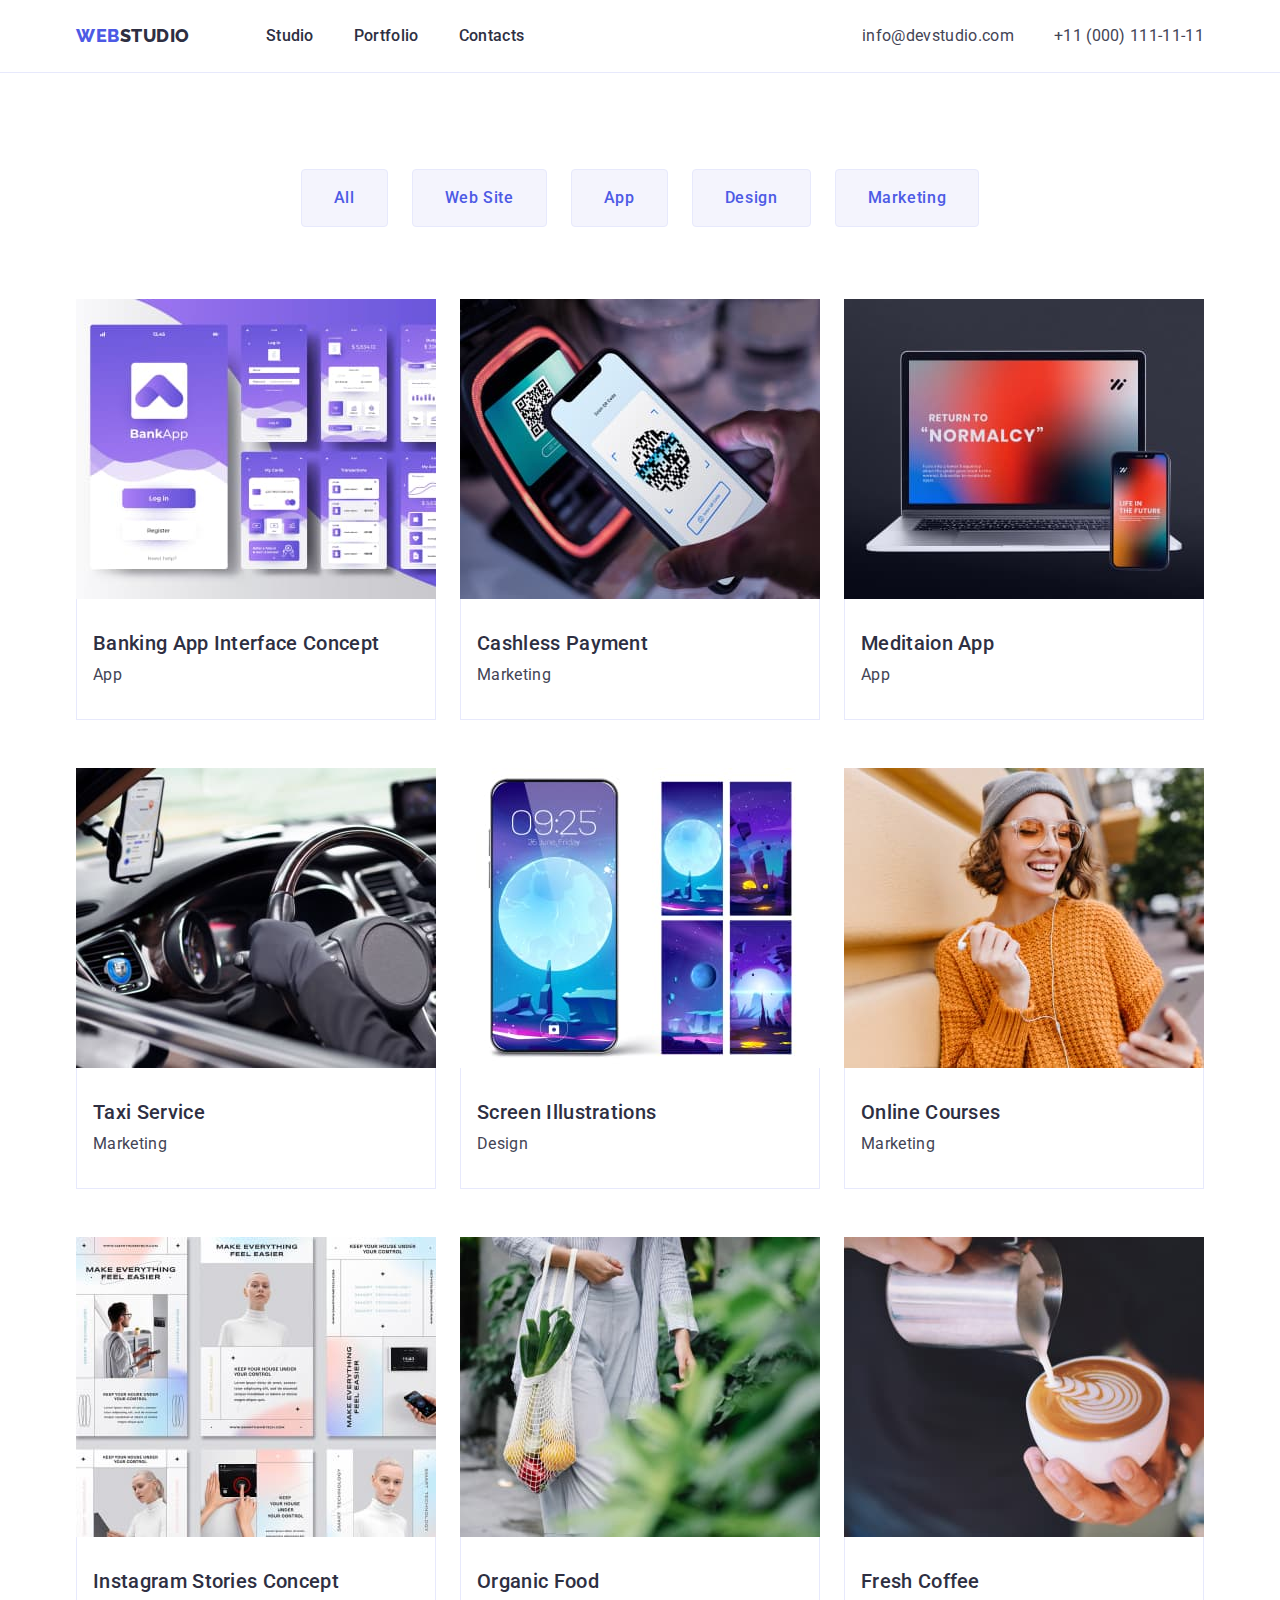
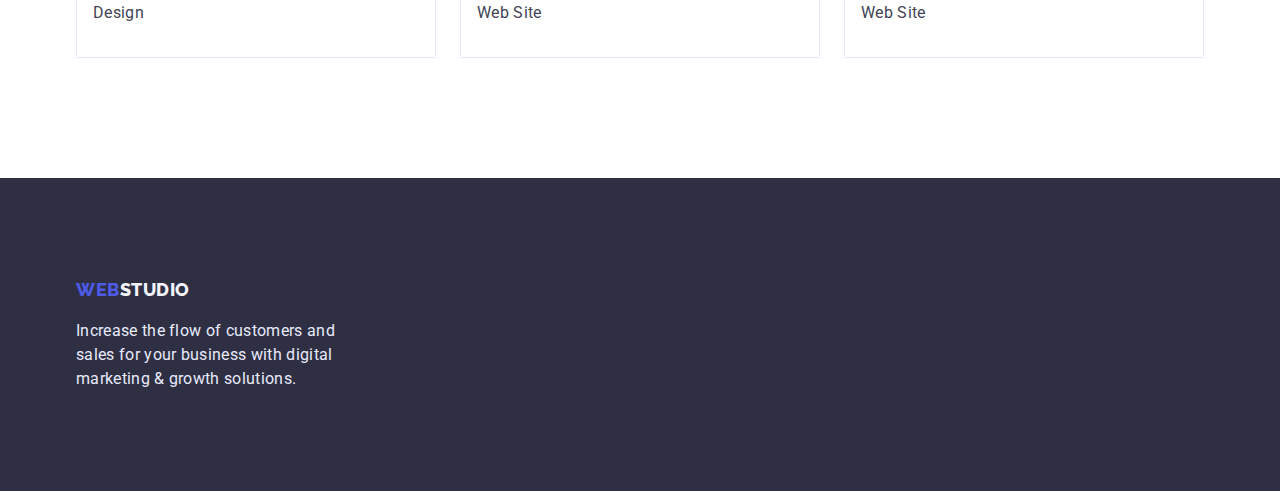
==== commit 4d316629: "style" ====
--- a/portfolio.html
+++ b/portfolio.html
@@ -15,30 +15,31 @@
     <title>Portfolio</title>
   </head>
   <body>
+    <!-- шапка і навігація -->
     <header class="full-width">
       <div class="container">
-        <div class="flex my-header">
+        <div class="my-header">
           <!-- навігаційна панель -->
-          <nav class="flex my-nav">
+          <nav class="my-nav">
             <a href="./index.html" class="logo navy-blue"
               ><span class="iris">Web</span>Studio</a
             >
-            <ul class="flex my-links">
-              <li>
+            <ul class="my-link-list">
+              <li class="my-link-item">
                 <a
                   href="./index.html"
                   class="my-link body-medium-text navy-blue"
                   >Studio</a
                 >
               </li>
-              <li>
+              <li class="my-link-item">
                 <a
                   href="./portfolio.html"
                   class="my-link body-medium-text navy-blue"
                   >Portfolio</a
                 >
               </li>
-              <li>
+              <li class="my-link-item">
                 <a href="" class="my-link body-medium-text navy-blue"
                   >Contacts</a
                 >
@@ -46,16 +47,18 @@
             </ul>
           </nav>
           <address>
-            <ul class="flex my-address">
-              <li>
+            <ul class="my-address-list">
+              <li class="my-address-item">
                 <a
                   href="mailto:info@devstudio.com"
-                  class="address-link body-text slate"
+                  class="my-address-link body-text slate"
                   >info@devstudio.com</a
                 >
               </li>
-              <li>
-                <a href="tel:+110001111111" class="address-link body-text slate"
+              <li class="my-address-item">
+                <a
+                  href="tel:+110001111111"
+                  class="my-address-link body-text slate"
                   >+11 (000) 111-11-11</a
                 >
               </li>
@@ -66,9 +69,9 @@
     </header>
     <main>
       <!--Filters-->
-      <section class="full-width my-filtres">
+      <div class="full-width my-filtres">
         <div class="container">
-          <ul class="flex my-filtres-list">
+          <ul class="my-filtres-list">
             <li class="my-filtres-item">
               <button type="button" class="filter-button button-text">
                 All
@@ -96,12 +99,12 @@
             </li>
           </ul>
         </div>
-      </section>
+      </div>
       <!--Portfolio-->
       <section class="full-width my-portfolio">
         <div class="container">
-          <h1 class="hide">Portfolio</h1>
-          <ul class="flex my-portfolio-list">
+          <h1 class="visually-hidden">Portfolio</h1>
+          <ul class="my-portfolio-list">
             <!--Row 1-->
             <li class="my-portfolio-item">
               <img
@@ -212,7 +215,7 @@
     </main>
     <footer class="bg-navy-blue full-width">
       <div class="container">
-        <div class="flex my-footer">
+        <div class="my-footer">
           <a href="./index.html" class="logo cloud"
             ><span class="iris">Web</span>Studio</a
           >
--- a/css/style.css
+++ b/css/style.css
@@ -1,3 +1,4 @@
+/***Загальні стилі всіх сторінок*/
 body {
   font-family: "Roboto", sans-serif;
   color: #434455; /*slate*/
@@ -8,14 +9,33 @@
   padding: 0 15px;
   margin: 0 auto;
 }
-.flex {
-  display: flex;
-}
+/*видалив .flex і пододавав його до відповдних класів, дійсно перемудрив із ним*/
 .full-width {
   min-width: 1158px;
 }
-.hide {
-  display: none;
+.visually-hidden {
+  /*візуальне приховування елементів*/
+  position: absolute;
+  width: 1px;
+  height: 1px;
+  margin: -1px;
+  border: 0;
+  padding: 0;
+
+  white-space: nowrap;
+  clip-path: inset(100%);
+  clip: rect(0 0 0 0);
+  overflow: hidden;
+}
+/*сітки*/
+.my-advantages-list, /*подумав, що логічно всі ці блоки зробити сітками. Бо може потім додасться член команди, або вид діяльності тощо*/
+.my-products-list,
+.my-team-list,
+.my-portfolio-list {
+  display: flex;
+  flex-wrap: wrap;
+  row-gap: 48px;
+  column-gap: 24px;
 }
 /*fonts*/
 .logo {
@@ -75,28 +95,28 @@
 }
 /*font colors*/
 .iris {
-  color: #4d5ae5;
+  color: #4d5ae5; /*iris*/
 }
 .ocean {
-  color: #404bbf;
+  color: #404bbf; /*ocean*/
 }
 .navy-blue {
-  color: #2e2f42;
+  color: #2e2f42; /*navy-blue*/
 }
 .slate {
-  color: #434455;
+  color: #434455; /*slate*/
 }
 .light-slate {
-  color: #8e8f99;
+  color: #8e8f99; /*light-slate*/
 }
 .cornflower {
-  color: #e7e9fc;
+  color: #e7e9fc; /*cornflower*/
 }
 .cloud {
-  color: #f4f4fd;
+  color: #f4f4fd; /*cloud*/
 }
 .snow {
-  color: #ffffff;
+  color: #ffffff; /*snow*/
 }
 /*buttons*/
 .main-button {
@@ -130,60 +150,63 @@
   box-shadow: 0px 3px 1px rgba(0, 0, 0, 0.1), 0px 2px 1px rgba(0, 0, 0, 0.08),
     0px 2px 2px rgba(0, 0, 0, 0.12);
   border-radius: 4px;
-  border: 0;
+  border: 1px solid #404bbf; /*проблема була в нульовому бордері отут, тому залишив бордер, але перефарбував його в основнй колір кнопки*/
   color: #ffffff;
 }
 /*background colors*/
 .bg-iris {
-  background-color: #4d5ae5;
+  background-color: #4d5ae5; /*iris*/
 }
 .bg-ocean {
-  background-color: #404bbf;
+  background-color: #404bbf; /*ocean*/
 }
 .bg-navy-blue {
-  background-color: #2e2f42;
+  background-color: #2e2f42; /*navy-blue*/
 }
 .bg-green {
-  background-color: #31d0aa;
+  background-color: #31d0aa; /*green*/
 }
 .bg-slate {
-  background-color: #434455;
+  background-color: #434455; /*slate*/
 }
 .bg-light-slate {
-  background-color: #8e8f99;
+  background-color: #8e8f99; /*light-slate*/
 }
 .bg-cornflower {
-  background-color: #e7e9fc;
+  background-color: #e7e9fc; /*cornflower*/
 }
 .bg-cloud {
-  background-color: #f4f4fd;
+  background-color: #f4f4fd; /*cloud*/
 }
 .bg-navy-blue-modal {
-  background-color: #2e2f42;
+  background-color: #2e2f42; /*navy-blue-modal*/
   opacity: 0.4;
 }
 .bg-grey {
-  background-color: #2e2f42;
+  background-color: #2e2f42; /*grey*/
   opacity: 0.7;
 }
 .bg-snow {
-  background-color: #ffffff;
-}
-/*bloks*/
-
+  background-color: #ffffff; /*snow*/
+}
 /*header*/
 header {
   border-bottom: 1px solid #e7e9fc;
 }
 .my-header {
+  display: flex;
   align-items: center;
   justify-content: space-between;
   height: 72px;
 }
 .my-nav {
+  display: flex;
   align-items: center;
 }
-.my-links > li:not(:last-child) {
+.my-link-list {
+  display: flex;
+}
+.my-link-item:not(:last-child) {
   margin-right: 40px;
 }
 .my-link {
@@ -197,21 +220,36 @@
   color: #404bbf;
   border-bottom: 4px solid #404bbf;
 }
-.my-address > li:not(:first-child) {
+.my-address-list {
+  display: flex;
+}
+.my-address-item:not(:first-child) {
   margin-left: 40px;
 }
-.address-link {
+.my-address-link {
   text-decoration: none;
   font-style: normal;
 }
-.address-link:focus,
-.address-link:hover,
-.address-link:active {
+.my-address-link:focus,
+.my-address-link:hover,
+.my-address-link:active {
   color: #404bbf;
 }
+/*footer*/
+.my-footer {
+  padding: 100px 0;
+  flex-direction: column;
+  justify-content: center;
+}
+.my-footer-text {
+  width: 264px;
+  margin-top: 16px;
+}
+/**index.html**/
 /*hero*/
 .my-hero {
-  height: 600px;
+  height: 600px; /*а отут, логічно додати фіксовану висоту чи все ж теж паддінгами зробити?*/
+  display: flex;
   flex-direction: column;
   align-items: center;
   justify-content: center;
@@ -228,8 +266,8 @@
 .my-advantages h3 {
   margin-bottom: 8px;
 }
-.my-advantages-list > li:not(:last-child) {
-  margin-right: 24px;
+.my-advantages-item {
+  flex-basis: calc((100% - 72px) / 4);
 }
 /*products*/
 .my-products {
@@ -239,8 +277,8 @@
 .my-products-title {
   margin-bottom: 72px;
 }
-.my-products-list {
-  justify-content: space-between;
+.my-products-item {
+  flex-basis: calc((100% - 48px) / 3);
 }
 /*team*/
 .my-team {
@@ -250,10 +288,8 @@
 .my-team-title {
   margin-bottom: 72px;
 }
-.my-team-list {
-  justify-content: space-between;
-}
 .my-team-card {
+  flex-basis: calc((100% - 72px) / 4);
   box-shadow: 0px 1px 6px rgba(46, 47, 66, 0.08),
     0px 1px 1px rgba(46, 47, 66, 0.16), 0px 2px 1px rgba(46, 47, 66, 0.08);
   border-radius: 0px 0px 4px 4px;
@@ -263,16 +299,6 @@
 }
 .my-team-card-caption > h3 {
   margin-bottom: 8px;
-}
-/*footer*/
-.my-footer {
-  height: 310px;
-  flex-direction: column;
-  justify-content: center;
-}
-.my-footer-text {
-  width: 264px;
-  margin-top: 16px;
 }
 /**Portfolio.html*/
 /*filtres*/
@@ -280,6 +306,7 @@
   padding-top: 96px;
 }
 .my-filtres-list {
+  display: flex;
   justify-content: center;
 }
 .my-filtres-item:not(:last-child) {
@@ -288,11 +315,6 @@
 /*portfolio*/
 .my-portfolio {
   padding: 72px 0 120px;
-}
-.my-portfolio-list {
-  flex-wrap: wrap;
-  row-gap: 48px;
-  column-gap: 24px;
 }
 .my-portfolio-item {
   flex-basis: calc((100% - 48px) / 3);
